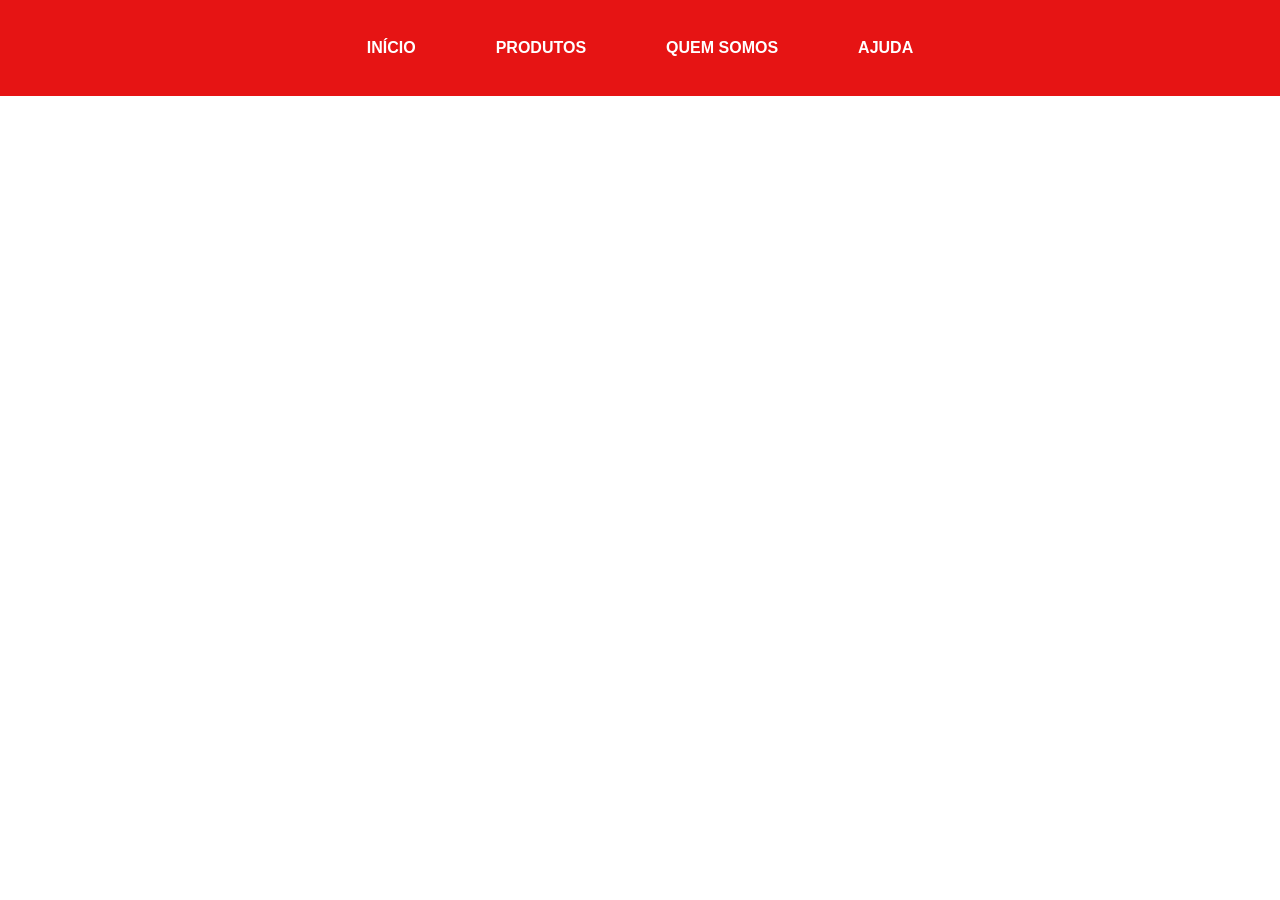
==== Ajuda.html @ 347d2047 "feat:cria páginas e reutiliza navbar como componente" ====
<!DOCTYPE html>
<html lang="en">
<head>
    <meta charset="UTF-8">
    <meta name="viewport" content="width=device-width, initial-scale=1.0">
    <title>Massas Jucurutu</title>
    <link rel="stylesheet" href="style.css">
</head>
<body>
    <header id="navbar"></header>

    <script>
        fetch("components/navbar.html").then((resposta) => resposta.text()).then((html) => {
            document.querySelector("#navbar").innerHTML = html;
        });
    </script>
</body>
</html>
---- style.css ----
@import url(/components/Navbar.css);
@import url(/components/Apresentaçao.css);

body{
    margin: 0;
}
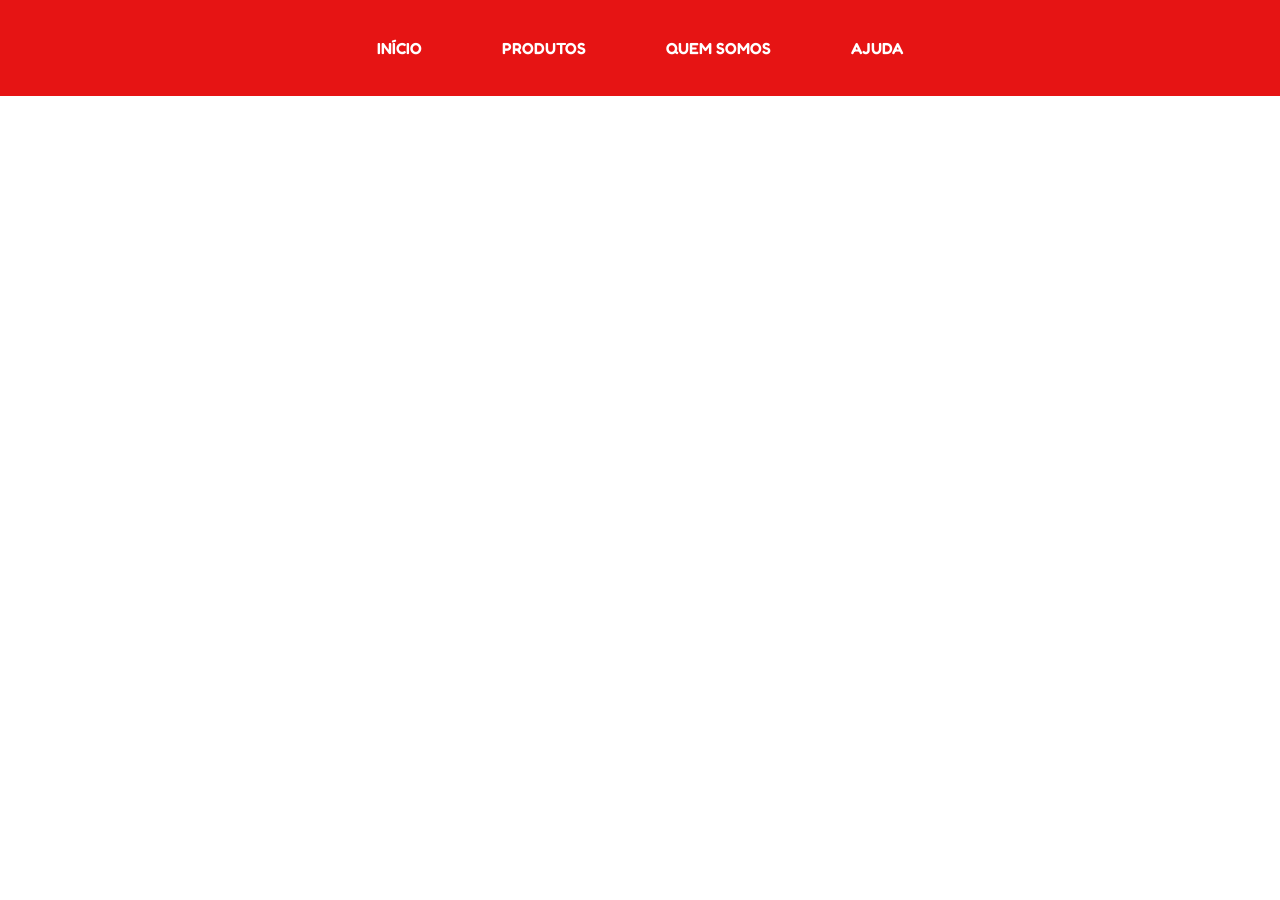
==== commit 874709ed: "feat: adiciona fonte Fredoka na página de ajuda" ====
--- a/Ajuda.html
+++ b/Ajuda.html
@@ -5,6 +5,12 @@
     <meta name="viewport" content="width=device-width, initial-scale=1.0">
     <title>Massas Jucurutu</title>
     <link rel="stylesheet" href="style.css">
+    <link rel="preconnect" href="https://fonts.googleapis.com" />
+    <link rel="preconnect" href="https://fonts.gstatic.com" crossorigin />
+    <link
+      href="https://fonts.googleapis.com/css2?family=Fredoka:wght@300..700&display=swap"
+      rel="stylesheet"
+    />
 </head>
 <body>
     <header id="navbar"></header>
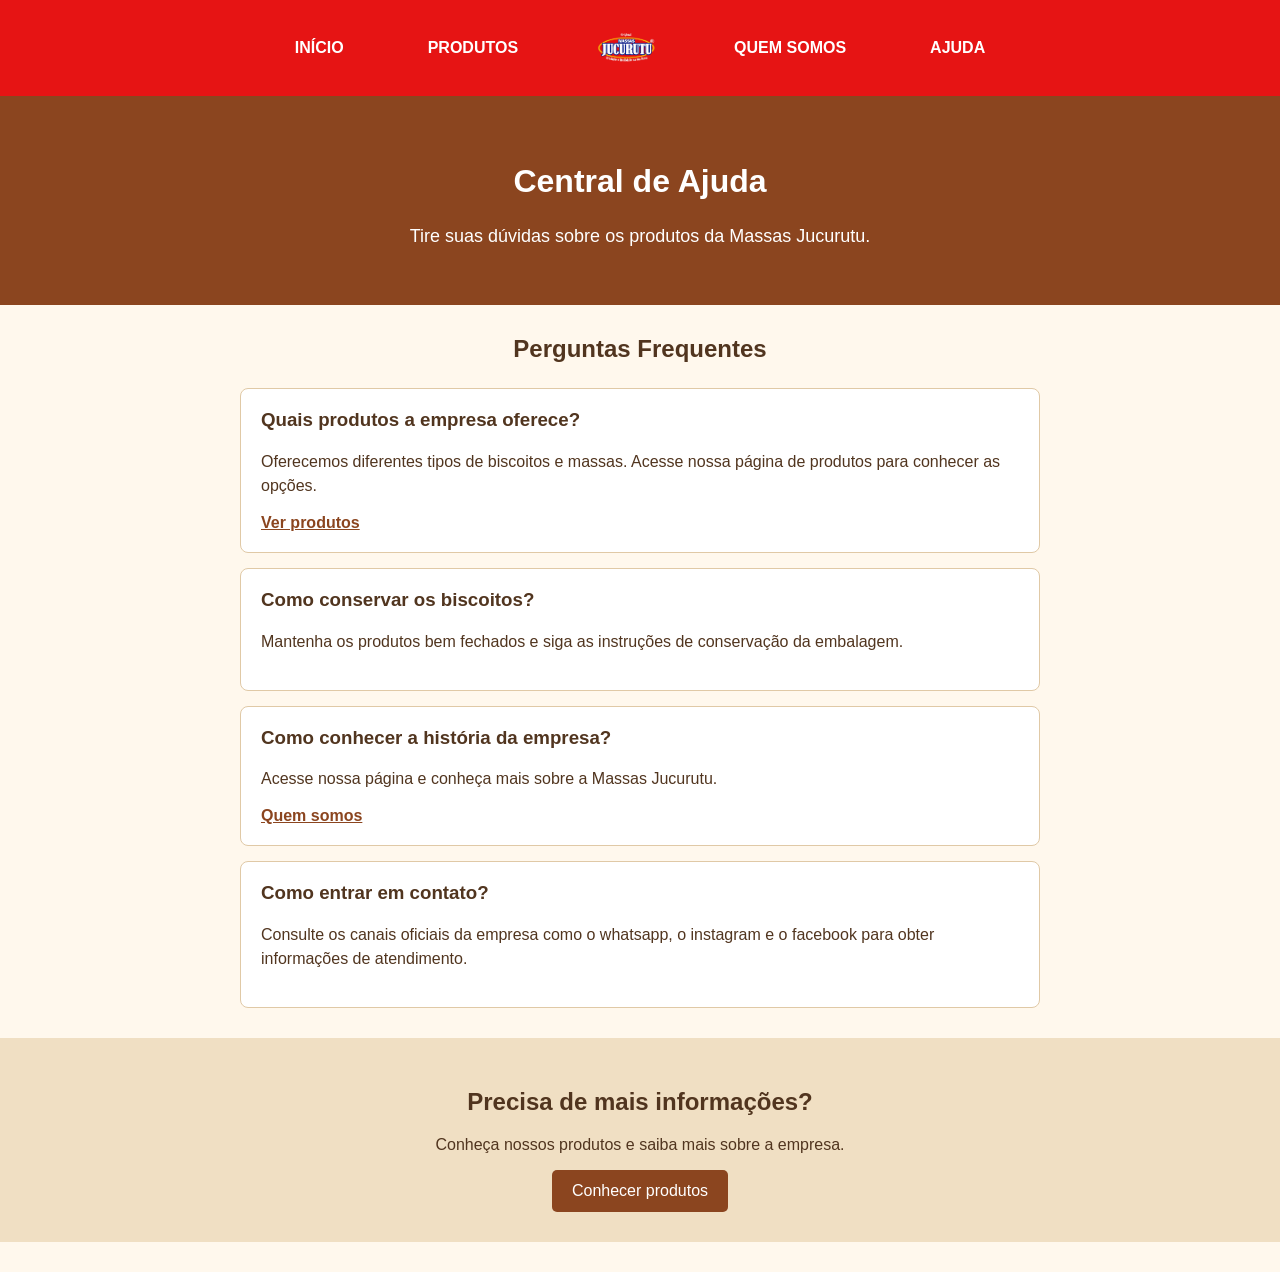
==== commit 6a6ce875: "feat: adicionado pagina de ajuda e quem somos" ====
--- a/Ajuda.html
+++ b/Ajuda.html
@@ -1,24 +1,82 @@
+
 <!DOCTYPE html>
-<html lang="en">
+<html lang="pt-BR">
 <head>
     <meta charset="UTF-8">
     <meta name="viewport" content="width=device-width, initial-scale=1.0">
-    <title>Massas Jucurutu</title>
+
+    <title>Ajuda - Massas Jucurutu</title>
+
     <link rel="stylesheet" href="style.css">
-    <link rel="preconnect" href="https://fonts.googleapis.com" />
-    <link rel="preconnect" href="https://fonts.gstatic.com" crossorigin />
-    <link
-      href="https://fonts.googleapis.com/css2?family=Fredoka:wght@300..700&display=swap"
-      rel="stylesheet"
-    />
+    <link rel="stylesheet" href="components/Ajuda.css">
 </head>
 <body>
+
     <header id="navbar"></header>
 
+    <main class="ajuda">
+
+        <section class="ajuda__cabecalho">
+            <h1>Central de Ajuda</h1>
+            <p>
+                Tire suas dúvidas sobre os produtos da
+                Massas Jucurutu.
+            </p>
+        </section>
+
+        <section class="ajuda__perguntas">
+            <h2>Perguntas Frequentes</h2>
+
+            <div class="ajuda__item">
+                <h3>Quais produtos a empresa oferece?</h3>
+                <p>
+                    Oferecemos diferentes tipos de biscoitos e massas.
+                    Acesse nossa página de produtos para conhecer as opções.
+                </p>
+                <a href="Produtos.html">Ver produtos</a>
+            </div>
+
+            <div class="ajuda__item">
+                <h3>Como conservar os biscoitos?</h3>
+                <p>
+                    Mantenha os produtos bem fechados e siga as
+                    instruções de conservação da embalagem.
+                </p>
+            </div>
+
+            <div class="ajuda__item">
+                <h3>Como conhecer a história da empresa?</h3>
+                <p>
+                    Acesse nossa página e conheça mais sobre a
+                    Massas Jucurutu.
+                </p>
+                <a href="QuemSomos.html">Quem somos</a>
+            </div>
+
+            <div class="ajuda__item">
+                <h3>Como entrar em contato?</h3>
+                <p>
+                    Consulte os canais oficiais da empresa como o whatsapp, o instagram e o facebook para
+                    obter informações de atendimento.
+                </p>
+            </div>
+        </section>
+
+        <section class="ajuda__contato">
+            <h2>Precisa de mais informações?</h2>
+            <p>Conheça nossos produtos e saiba mais sobre a empresa.</p>
+            <a href="Produtos.html">Conhecer produtos</a>
+        </section>
+
+    </main>
+
     <script>
-        fetch("components/navbar.html").then((resposta) => resposta.text()).then((html) => {
-            document.querySelector("#navbar").innerHTML = html;
-        });
+        fetch("components/navbar.html")
+            .then(resposta => resposta.text())
+            .then(html => {
+                document.getElementById("navbar").innerHTML = html;
+            });
     </script>
+
 </body>
-</html>+</html>
--- a/style.css
+++ b/style.css
@@ -1,6 +1,83 @@
 @import url(/components/Navbar.css);
 @import url(/components/Apresentaçao.css);
+@import url(/components/footer.css);
+@import url(/components/produtos.css);
+@import url(/components/about.css);
+@import url(/components/produtos/page-produtos.css);
+@import url(/components/hero.css);
+@import url(/components/produtos/produtos-cards.css);
+
+
+/*  index.html */
 
 body{
     margin: 0;
+    overflow-x: hidden;
+}
+.main{
+    position: relative;
+
+    min-height: 100vh;
+    width: 100%;
+
+    padding-top: 100px;
+
+    background-image:
+    url(assets/imagem_fundo.jpg),
+    radial-gradient(
+        circle at center,
+        rgba(0, 0, 0, 0.55) 0%,
+        rgba(0, 0, 0, 0.20) 50%,
+        rgba(0, 0, 0, 0) 85%
+    );
+
+    background-size: cover;
+    background-position: center;
+    background-repeat: no-repeat;
+
+    background-blend-mode: multiply;
+
+    overflow: hidden;
+
+    z-index: 1;
+}
+.main::before{
+    content: "";
+
+    position: absolute;
+
+    width: 100%;
+    height: 100px;
+
+    left: 0;
+    top: 0;
+
+    border-top: 18px solid gold;
+
+    border-radius: 50% 50% 0 0;
+
+    z-index: 2;
+
+    pointer-events: none;
+}
+.main::after {
+    content: "";
+
+    position: absolute;
+
+    width: 100%;
+    height: 100px;
+
+    left: 0;
+    bottom: 0;
+
+    background: transparent;
+
+    border-bottom: 18px solid gold;
+
+    border-radius: 0 0 50% 50%;
+
+    z-index: 2;
+
+    pointer-events: none;
 }
--- a/components/Ajuda.css
+++ b/components/Ajuda.css
@@ -0,0 +1,93 @@
+
+/* Página de ajuda */
+
+.ajuda {
+    font-family: Arial, sans-serif;
+    background-color: #fff8ed;
+    color: #51351f;
+    padding-bottom: 30px;
+}
+
+/* Cabeçalho */
+
+.ajuda__cabecalho {
+    background-color: #8b451f;
+    color: white;
+    text-align: center;
+    padding: 40px 20px;
+}
+
+.ajuda__cabecalho h1 {
+    font-size: 32px;
+}
+
+.ajuda__cabecalho p {
+    font-size: 18px;
+}
+
+/* Perguntas */
+
+.ajuda__perguntas {
+    max-width: 800px;
+    margin: 30px auto;
+    padding: 0 20px;
+}
+
+.ajuda__perguntas h2 {
+    text-align: center;
+    margin-bottom: 25px;
+}
+
+.ajuda__item {
+    background-color: white;
+    padding: 20px;
+    margin-bottom: 15px;
+    border: 1px solid #e0c9a6;
+    border-radius: 8px;
+}
+
+.ajuda__item h3 {
+    margin-top: 0;
+}
+
+.ajuda__item p {
+    line-height: 1.5;
+}
+
+.ajuda__item a {
+    color: #8b451f;
+    font-weight: bold;
+}
+
+/* Contato */
+
+.ajuda__contato {
+    background-color: #f0dfc3;
+    text-align: center;
+    padding: 30px 20px;
+}
+
+.ajuda__contato a {
+    display: inline-block;
+    background-color: #8b451f;
+    color: white;
+    padding: 12px 20px;
+    text-decoration: none;
+    border-radius: 5px;
+}
+
+.ajuda__contato a:hover {
+    background-color: #633014;
+}
+
+/* Celulares */
+
+@media (max-width: 600px) {
+    .ajuda__cabecalho h1 {
+        font-size: 26px;
+    }
+
+    .ajuda__perguntas {
+        padding: 0 15px;
+    }
+}
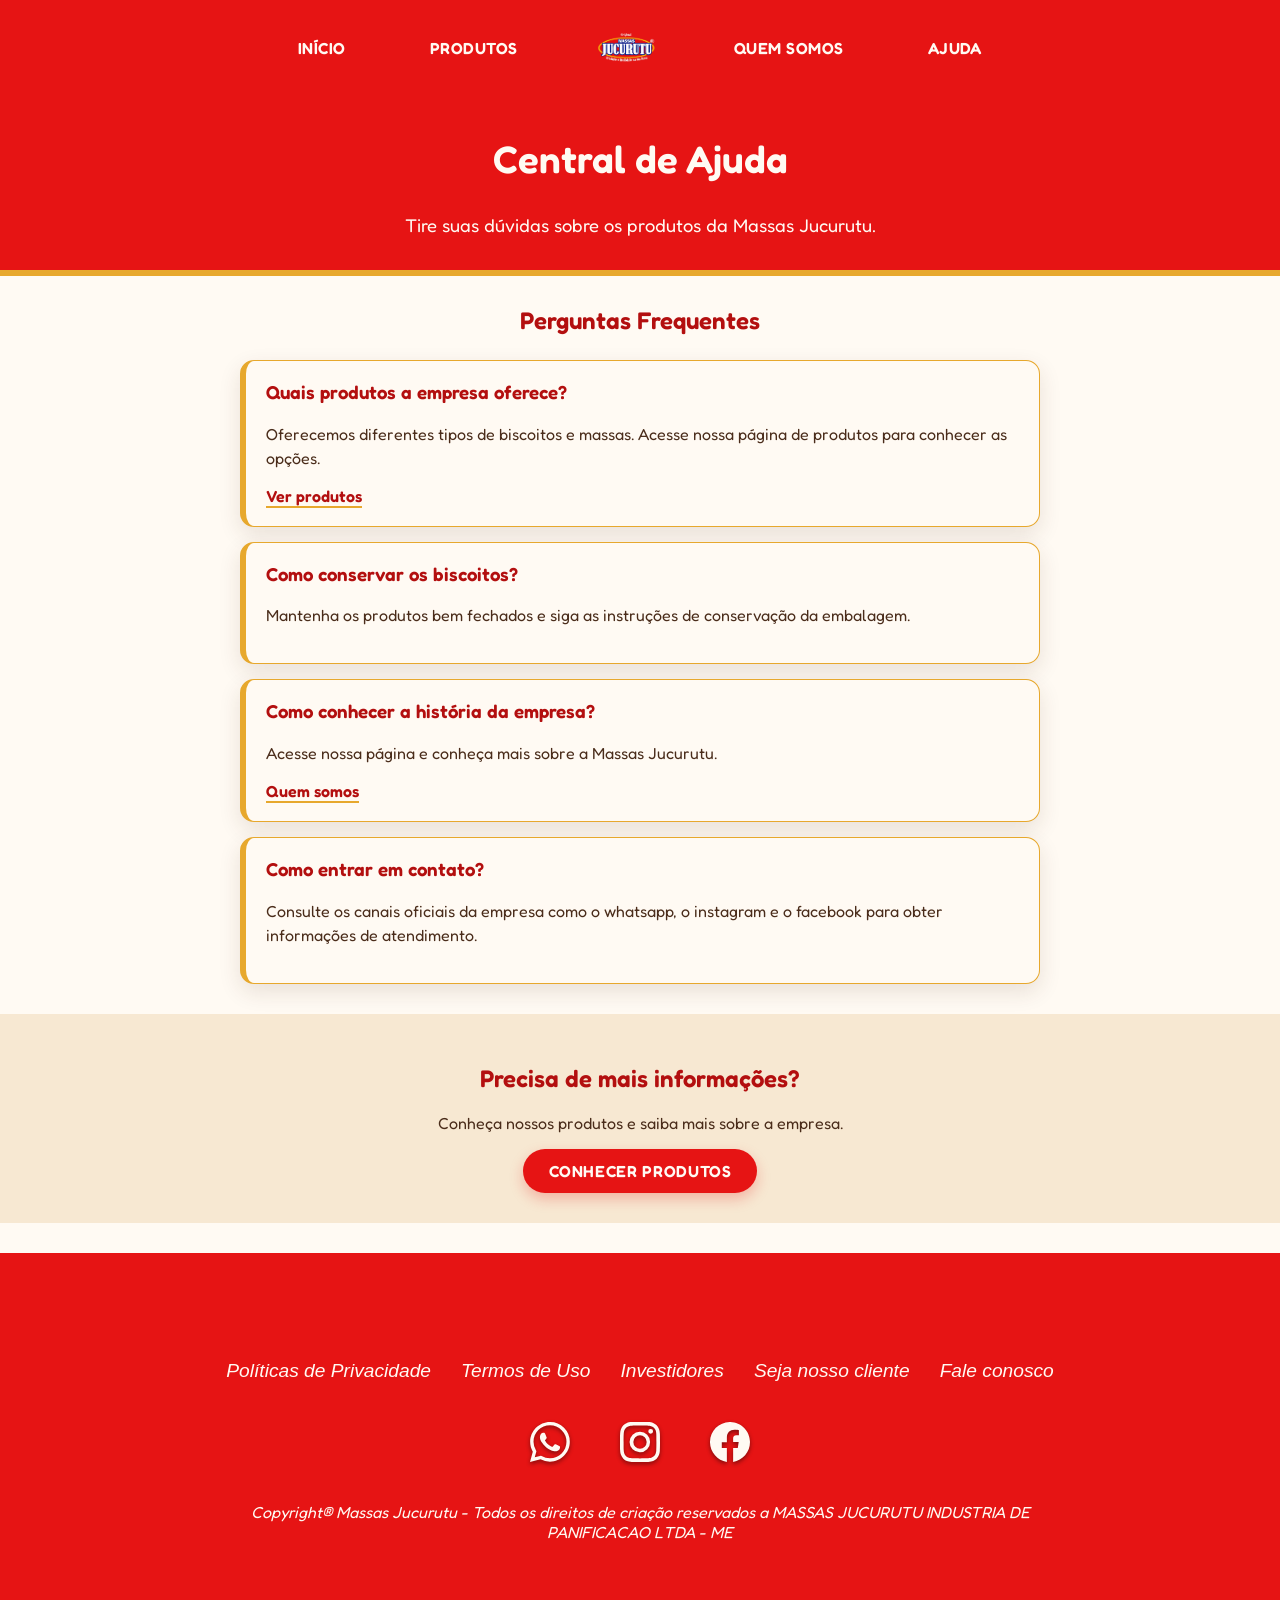
==== commit 2ed0d7d7: "feat: melhora responsividade e padroniza visual do site" ====
--- a/Ajuda.html
+++ b/Ajuda.html
@@ -9,6 +9,10 @@
 
     <link rel="stylesheet" href="style.css">
     <link rel="stylesheet" href="components/Ajuda.css">
+
+    <link rel="preconnect" href="https://fonts.googleapis.com">
+    <link rel="preconnect" href="https://fonts.gstatic.com" crossorigin>
+    <link href="https://fonts.googleapis.com/css2?family=Fredoka:wght@300..700&display=swap" rel="stylesheet">
 </head>
 <body>
 
@@ -69,14 +73,13 @@
         </section>
 
     </main>
+    
+    <footer> 
+      <div id="footer"></div> 
+    </footer>
 
-    <script>
-        fetch("components/navbar.html")
-            .then(resposta => resposta.text())
-            .then(html => {
-                document.getElementById("navbar").innerHTML = html;
-            });
-    </script>
+    <script src="components/navbar.js"></script>
+    <script src="components/footer.js"></script>
 
 </body>
 </html>
--- a/style.css
+++ b/style.css
@@ -8,11 +8,28 @@
 @import url(/components/produtos/produtos-cards.css);
 
 
-/*  index.html */
+/*  Paleta padrão do site  */
+
+:root {
+    --cor-principal: #e61414;
+    --cor-principal-escura: #b30f0f;
+    --cor-dourada: #e7a82d;
+    --cor-creme: #fffaf3;
+    --cor-creme-escura: #f7e8d2;
+    --cor-texto: #4a2c1a;
+    --cor-texto-suave: #7a5a3f;
+    --fonte-titulo: "Fredoka", sans-serif;
+    --fonte-texto: "Fredoka", sans-serif;
+    --sombra-card: 0 8px 22px rgba(74, 44, 26, 0.12);
+}
+
 
 body{
     margin: 0;
     overflow-x: hidden;
+    background-color: var(--cor-creme);
+    font-family: var(--fonte-texto);
+    color: var(--cor-texto);
 }
 .main{
     position: relative;
@@ -52,7 +69,7 @@
     left: 0;
     top: 0;
 
-    border-top: 18px solid gold;
+    border-top: 18px solid var(--cor-dourada);
 
     border-radius: 50% 50% 0 0;
 
@@ -73,11 +90,35 @@
 
     background: transparent;
 
-    border-bottom: 18px solid gold;
+    border-bottom: 18px solid var(--cor-dourada);
 
     border-radius: 0 0 50% 50%;
 
     z-index: 2;
 
     pointer-events: none;
+}
+
+img {
+    max-width: 100%;
+}
+
+@media (max-width: 768px) {
+    .main {
+        min-height: auto;
+        padding-top: 4rem;
+    }
+
+    .main::before,
+    .main::after {
+        height: 60px;
+    }
+
+    .main::before {
+        border-top-width: 12px;
+    }
+
+    .main::after {
+        border-bottom-width: 12px;
+    }
 }
--- a/components/Ajuda.css
+++ b/components/Ajuda.css
@@ -2,27 +2,33 @@
 /* Página de ajuda */
 
 .ajuda {
-    font-family: Arial, sans-serif;
-    background-color: #fff8ed;
-    color: #51351f;
+    font-family: var(--fonte-texto);
+    background-color: var(--cor-creme);
+    color: var(--cor-texto);
     padding-bottom: 30px;
 }
 
 /* Cabeçalho */
 
 .ajuda__cabecalho {
-    background-color: #8b451f;
-    color: white;
+    background-color: var(--cor-principal);
+    color: var(--cor-creme);
     text-align: center;
     padding: 40px 20px;
+    box-shadow: inset 0 -6px 0 var(--cor-dourada);
 }
 
 .ajuda__cabecalho h1 {
-    font-size: 32px;
+    font-family: var(--fonte-titulo);
+    font-size: 2.4rem;
+    font-weight: 600;
+    margin-top: 0;
 }
 
 .ajuda__cabecalho p {
-    font-size: 18px;
+    font-size: 1.15rem;
+    max-width: 640px;
+    margin: 0 auto;
 }
 
 /* Perguntas */
@@ -36,18 +42,26 @@
 .ajuda__perguntas h2 {
     text-align: center;
     margin-bottom: 25px;
+    color: var(--cor-principal-escura);
+    font-family: var(--fonte-titulo);
+    font-weight: 600;
 }
 
 .ajuda__item {
-    background-color: white;
+    background-color: var(--cor-creme);
     padding: 20px;
     margin-bottom: 15px;
-    border: 1px solid #e0c9a6;
-    border-radius: 8px;
+    border: 1px solid var(--cor-dourada);
+    border-left: 6px solid var(--cor-dourada);
+    border-radius: 14px;
+    box-shadow: var(--sombra-card);
 }
 
 .ajuda__item h3 {
     margin-top: 0;
+    color: var(--cor-principal-escura);
+    font-family: var(--fonte-titulo);
+    font-weight: 600;
 }
 
 .ajuda__item p {
@@ -55,39 +69,85 @@
 }
 
 .ajuda__item a {
-    color: #8b451f;
-    font-weight: bold;
+    color: var(--cor-principal-escura);
+    font-weight: 600;
+    text-decoration: none;
+    border-bottom: 2px solid var(--cor-dourada);
+    transition: color 0.2s ease;
+}
+
+.ajuda__item a:hover {
+    color: var(--cor-principal);
 }
 
 /* Contato */
 
 .ajuda__contato {
-    background-color: #f0dfc3;
+    background-color: var(--cor-creme-escura);
     text-align: center;
     padding: 30px 20px;
 }
 
+.ajuda__contato h2 {
+    color: var(--cor-principal-escura);
+    font-family: var(--fonte-titulo);
+    font-weight: 600;
+}
+
 .ajuda__contato a {
     display: inline-block;
-    background-color: #8b451f;
-    color: white;
-    padding: 12px 20px;
+    background-color: var(--cor-principal);
+    color: var(--cor-creme);
+    font-family: var(--fonte-titulo);
+    font-weight: 600;
+    letter-spacing: 0.04em;
+    text-transform: uppercase;
+    padding: 12px 26px;
     text-decoration: none;
-    border-radius: 5px;
+    border-radius: 999px;
+    box-shadow: 0 6px 14px rgba(230, 20, 20, 0.25);
+    transition: background-color 0.2s ease, color 0.2s ease, transform 0.2s ease;
 }
 
 .ajuda__contato a:hover {
-    background-color: #633014;
+    background-color: var(--cor-dourada);
+    color: var(--cor-principal-escura);
+    transform: translateY(-2px);
 }
 
 /* Celulares */
 
+@media (max-width: 768px) {
+    .ajuda__cabecalho {
+        padding: 32px 18px;
+    }
+
+    .ajuda__cabecalho h1 {
+        font-size: 2rem;
+    }
+
+    .ajuda__cabecalho p {
+        font-size: 1rem;
+    }
+
+    .ajuda__item {
+        padding: 16px;
+    }
+}
+
 @media (max-width: 600px) {
     .ajuda__cabecalho h1 {
-        font-size: 26px;
+        font-size: 1.9rem;
     }
 
     .ajuda__perguntas {
         padding: 0 15px;
     }
+
+    .ajuda__contato a {
+        display: block;
+        max-width: 320px;
+        margin: 0 auto;
+        padding: 14px 20px;
+    }
 }
